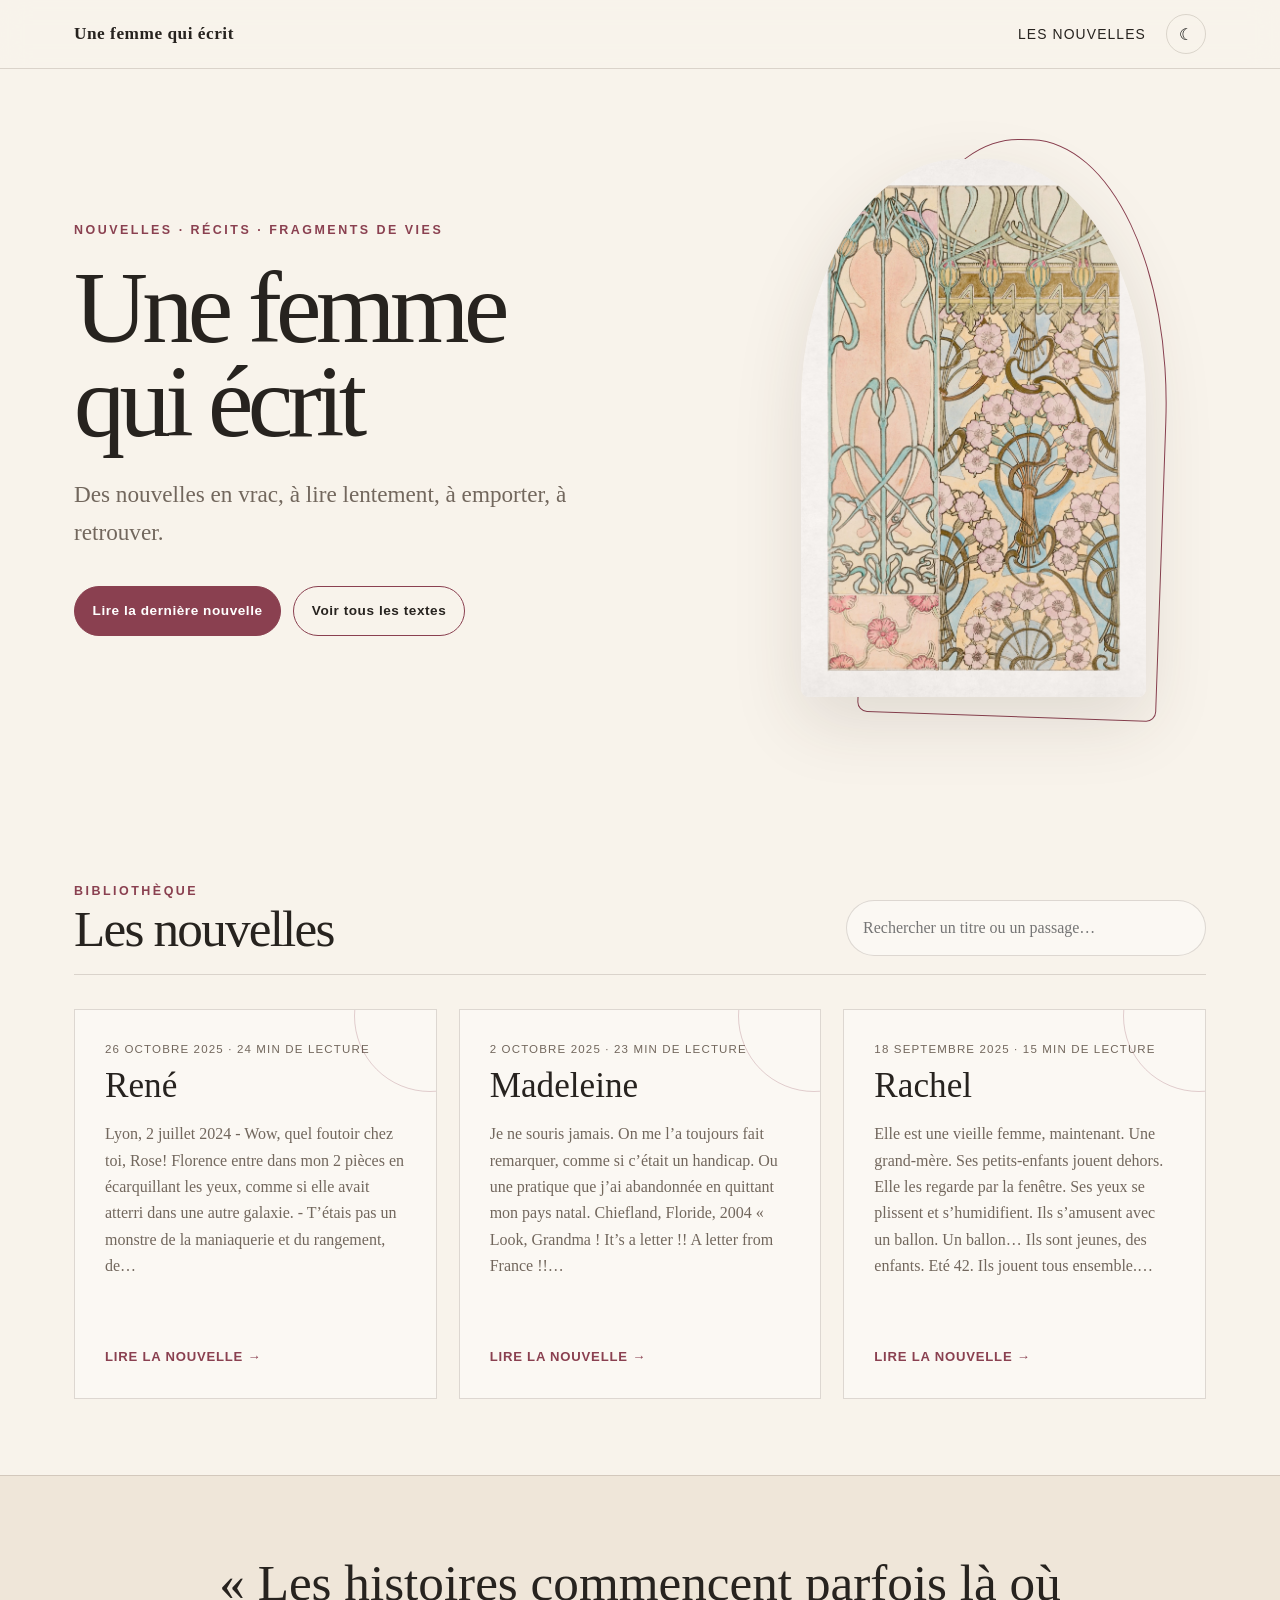
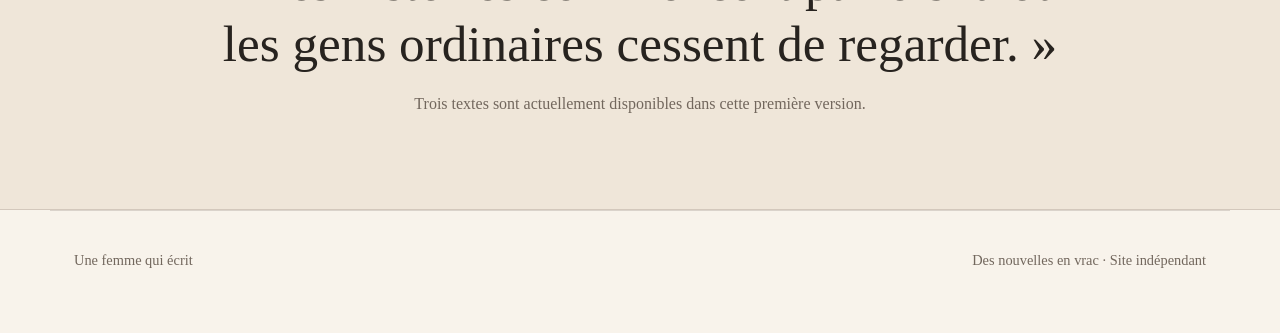
==== index.html @ f11ec799 "Add files via upload" ====
<!doctype html><html lang="fr"><head><meta charset="utf-8"><meta name="viewport" content="width=device-width,initial-scale=1"><meta name="description" content="Une femme qui écrit — Des nouvelles en vrac."><title>Une femme qui écrit</title><link rel="icon" href="assets/images/favicon.jpg"><link rel="stylesheet" href="assets/css/style.css"></head><body>
<a class="skip-link" href="#contenu">Aller au contenu</a>
<header class="site-header"><div class="header-inner">
<a class="brand" href="index.html">Une femme qui écrit</a>
<nav class="nav" aria-label="Navigation principale"><a href="index.html#nouvelles">Les nouvelles</a><button class="icon-btn" type="button" data-theme aria-label="Activer le mode sombre">☾</button></nav>
</div></header>
<main id="contenu">
<section class="hero"><div><div class="eyebrow">Nouvelles · récits · fragments de vies</div><h1>Une femme<br>qui écrit</h1><p class="tagline">Des nouvelles en vrac, à lire lentement, à emporter, à retrouver.</p><div class="hero-actions"><a class="button primary" href="nouvelles/rene.html">Lire la dernière nouvelle</a><a class="button secondary" href="#nouvelles">Voir tous les textes</a></div></div><figure class="hero-art"><img src="assets/images/motif-art-nouveau.jpg" alt="Motif floral Art nouveau aux tons roses, bleus et dorés"></figure></section>
<section class="section" id="nouvelles"><div class="section-head"><div><div class="eyebrow">Bibliothèque</div><h2>Les nouvelles</h2></div><input class="search" data-search type="search" placeholder="Rechercher un titre ou un passage…" aria-label="Rechercher une nouvelle"></div><div class="story-grid"><article class="story-card" data-story>
      <div class="story-meta">26 octobre 2025 · 24 min de lecture</div>
      <h3>René</h3>
      <p>Lyon, 2 juillet 2024 - Wow, quel foutoir chez toi, Rose! Florence entre dans mon 2 pièces en écarquillant les yeux, comme si elle avait atterri dans une autre galaxie. - T’étais pas un monstre de la maniaquerie et du rangement, de…</p>
      <a class="story-link" href="nouvelles/rene.html" aria-label="Lire René">Lire la nouvelle</a>
    </article><article class="story-card" data-story>
      <div class="story-meta">2 octobre 2025 · 23 min de lecture</div>
      <h3>Madeleine</h3>
      <p>Je ne souris jamais. On me l’a toujours fait remarquer, comme si c’était un handicap. Ou une pratique que j’ai abandonnée en quittant mon pays natal. Chiefland, Floride, 2004 « Look, Grandma ! It’s a letter !! A letter from France !!…</p>
      <a class="story-link" href="nouvelles/madeleine.html" aria-label="Lire Madeleine">Lire la nouvelle</a>
    </article><article class="story-card" data-story>
      <div class="story-meta">18 septembre 2025 · 15 min de lecture</div>
      <h3>Rachel</h3>
      <p>Elle est une vieille femme, maintenant. Une grand-mère. Ses petits-enfants jouent dehors. Elle les regarde par la fenêtre. Ses yeux se plissent et s’humidifient. Ils s’amusent avec un ballon. Un ballon… Ils sont jeunes, des enfants. Eté 42. Ils jouent tous ensemble.…</p>
      <a class="story-link" href="nouvelles/rachel.html" aria-label="Lire Rachel">Lire la nouvelle</a>
    </article></div><p class="empty">Aucune nouvelle ne correspond à cette recherche.</p></section>
<section class="manifesto"><div class="manifesto-inner"><blockquote>« Les histoires commencent parfois là où les gens ordinaires cessent de regarder. »</blockquote><p>Trois textes sont actuellement disponibles dans cette première version.</p></div></section>
</main><footer class="site-footer"><span>Une femme qui écrit</span><span>Des nouvelles en vrac · Site indépendant</span></footer><script src="assets/js/main.js"></script></body></html>
---- assets/css/style.css ----
:root {
  --paper:#f8f3eb; --paper-2:#efe6d9; --ink:#27231f; --muted:#72675d;
  --accent:#8a4050; --accent-dark:#642d3a; --sage:#76908b; --line:rgba(74,58,46,.17);
  --shadow:0 24px 70px rgba(65,48,36,.13); --max:1180px; --reading:720px;
}
*{box-sizing:border-box}
html{scroll-behavior:smooth}
body{margin:0;background:var(--paper);color:var(--ink);font-family:Georgia,'Times New Roman',serif;line-height:1.65;text-rendering:optimizeLegibility}
a{color:inherit}
img{max-width:100%;display:block}
.skip-link{position:absolute;left:-9999px;top:0}.skip-link:focus{left:1rem;top:1rem;background:white;padding:.7rem 1rem;z-index:9999}
.site-header{position:sticky;top:0;z-index:30;background:rgba(248,243,235,.92);backdrop-filter:blur(14px);border-bottom:1px solid var(--line)}
.header-inner{max-width:var(--max);margin:auto;min-height:68px;padding:0 24px;display:flex;align-items:center;justify-content:space-between;gap:24px}
.brand{text-decoration:none;font-size:1.08rem;letter-spacing:.03em;font-weight:700}
.nav{display:flex;align-items:center;gap:20px;font-family:Arial,sans-serif;font-size:.87rem;letter-spacing:.08em;text-transform:uppercase}
.nav a{text-decoration:none}.nav a:hover,.nav a:focus{color:var(--accent)}
.icon-btn{border:1px solid var(--line);background:transparent;border-radius:999px;width:40px;height:40px;cursor:pointer;font-size:1rem}
.hero{max-width:var(--max);margin:0 auto;padding:54px 24px 72px;display:grid;grid-template-columns:minmax(0,1.05fr) minmax(280px,.75fr);gap:64px;align-items:center}
.eyebrow{font-family:Arial,sans-serif;font-size:.78rem;letter-spacing:.2em;text-transform:uppercase;color:var(--accent);font-weight:700}
h1{font-size:clamp(3rem,8vw,7.2rem);line-height:.92;letter-spacing:-.055em;margin:.2em 0 .25em;font-weight:500}
.hero .tagline{font-size:clamp(1.1rem,2vw,1.45rem);max-width:560px;color:var(--muted);margin:0 0 34px}
.hero-actions{display:flex;gap:12px;flex-wrap:wrap}
.button{display:inline-flex;align-items:center;justify-content:center;padding:.82rem 1.1rem;border-radius:999px;text-decoration:none;font-family:Arial,sans-serif;font-size:.85rem;font-weight:700;letter-spacing:.04em;border:1px solid var(--accent);transition:.2s}
.button.primary{background:var(--accent);color:white}.button.primary:hover{background:var(--accent-dark)}
.button.secondary:hover{background:white}
.hero-art{position:relative;padding:20px 20px 20px 0}
.hero-art:before{content:"";position:absolute;inset:0 0 0 18%;border:1px solid var(--accent);border-radius:48% 48% 10px 10px;transform:rotate(2deg)}
.hero-art img{position:relative;z-index:1;width:100%;max-height:660px;object-fit:cover;object-position:center;border-radius:46% 46% 8px 8px;box-shadow:var(--shadow)}
.section{max-width:var(--max);margin:auto;padding:76px 24px}
.section-head{display:flex;justify-content:space-between;align-items:end;gap:24px;margin-bottom:34px;border-bottom:1px solid var(--line);padding-bottom:18px}
.section h2{font-size:clamp(2rem,4vw,3.5rem);line-height:1.05;margin:0;font-weight:500;letter-spacing:-.035em}
.section-kicker{margin:0;color:var(--muted);max-width:540px}
.search{width:min(360px,100%);border:1px solid var(--line);background:rgba(255,255,255,.42);padding:.85rem 1rem;border-radius:999px;font:inherit;outline:none}.search:focus{border-color:var(--accent)}
.story-grid{display:grid;grid-template-columns:repeat(3,1fr);gap:22px}
.story-card{min-height:390px;padding:30px;border:1px solid var(--line);background:rgba(255,255,255,.38);display:flex;flex-direction:column;position:relative;overflow:hidden;transition:.25s}
.story-card:before{content:"";position:absolute;width:150px;height:150px;border:1px solid rgba(138,64,80,.24);border-radius:50%;right:-70px;top:-70px}
.story-card:hover{transform:translateY(-5px);box-shadow:0 18px 50px rgba(55,38,27,.10);background:rgba(255,255,255,.7)}
.story-meta{font-family:Arial,sans-serif;text-transform:uppercase;letter-spacing:.1em;color:var(--muted);font-size:.72rem}
.story-card h3{font-size:2.2rem;line-height:1.05;margin:.6rem 0 1rem;font-weight:500}.story-card p{color:var(--muted);margin:0 0 25px}
.story-link{margin-top:auto;font-family:Arial,sans-serif;font-weight:700;font-size:.82rem;letter-spacing:.06em;text-transform:uppercase;text-decoration:none;color:var(--accent)}
.story-link:after{content:"  →"}
.manifesto{background:var(--paper-2);border-top:1px solid var(--line);border-bottom:1px solid var(--line)}
.manifesto-inner{max-width:900px;margin:auto;text-align:center;padding:76px 24px}.manifesto blockquote{font-size:clamp(1.8rem,4vw,3.4rem);line-height:1.2;margin:0;font-weight:400}.manifesto p{color:var(--muted)}
.site-footer{max-width:var(--max);margin:auto;padding:38px 24px 60px;display:flex;justify-content:space-between;gap:20px;color:var(--muted);font-size:.9rem;border-top:1px solid var(--line)}
/* Story pages */
.reading-progress{position:fixed;z-index:80;top:0;left:0;height:3px;background:var(--accent);width:0}
.story-hero{max-width:900px;margin:0 auto;padding:78px 24px 40px;text-align:center}.back-link{font-family:Arial,sans-serif;text-transform:uppercase;letter-spacing:.1em;font-size:.75rem;color:var(--accent);text-decoration:none}
.story-hero h1{font-size:clamp(3.7rem,10vw,7.4rem);margin:.25em 0 .12em}.story-hero .story-meta{font-size:.78rem}
.reading-tools{position:sticky;top:84px;margin-left:calc(50% + 390px);width:54px;height:0;z-index:20}.tool-stack{display:flex;flex-direction:column;gap:9px}.tool-stack button{width:44px;height:44px;border-radius:50%;border:1px solid var(--line);background:rgba(248,243,235,.95);cursor:pointer;font-family:Arial,sans-serif;font-weight:700}.tool-stack button:hover{border-color:var(--accent)}
.story-content{max-width:var(--reading);margin:0 auto;padding:10px 24px 90px;font-size:1.16rem;line-height:1.88}.story-content p{margin:0 0 1.45em}.story-content p:has(> strong:only-child),.story-content p:has(> u:only-child){margin-top:2.4em;text-align:center;letter-spacing:.03em}.story-content em{color:#51483f}
.story-nav{max-width:920px;margin:auto;border-top:1px solid var(--line);padding:30px 24px 80px;display:grid;grid-template-columns:1fr 1fr;gap:22px}.story-nav a{text-decoration:none;border:1px solid var(--line);padding:20px;background:rgba(255,255,255,.35)}.story-nav small{display:block;color:var(--muted);font-family:Arial,sans-serif;text-transform:uppercase;letter-spacing:.08em}.story-nav strong{font-size:1.4rem;font-weight:500}.story-nav .next{text-align:right}
body.dark{--paper:#211f1d;--paper-2:#2a2724;--ink:#f2ebe1;--muted:#c0b4a7;--line:rgba(255,255,255,.14);--shadow:0 24px 70px rgba(0,0,0,.35)}
body.dark .site-header{background:rgba(33,31,29,.91)}body.dark .story-card,body.dark .search,body.dark .story-nav a{background:rgba(255,255,255,.03)}body.dark .tool-stack button{background:rgba(33,31,29,.95);color:var(--ink)}
.empty{display:none;color:var(--muted);padding:20px 0}
@media(max-width:900px){.hero{grid-template-columns:1fr;gap:35px}.hero-art{max-width:620px}.story-grid{grid-template-columns:1fr 1fr}.reading-tools{position:static;width:auto;height:auto;margin:0 auto;max-width:var(--reading);padding:0 24px}.tool-stack{flex-direction:row;justify-content:flex-end}}
@media(max-width:650px){.header-inner{padding:0 16px}.nav a{display:none}.hero,.section{padding-left:18px;padding-right:18px}.hero{padding-top:36px}.story-grid{grid-template-columns:1fr}.section-head{align-items:stretch;flex-direction:column}.story-card{min-height:auto}.site-footer{flex-direction:column}.story-nav{grid-template-columns:1fr}.story-nav .next{text-align:left}.story-content{font-size:1.08rem}.hero-art{padding:10px 10px 10px 0}}
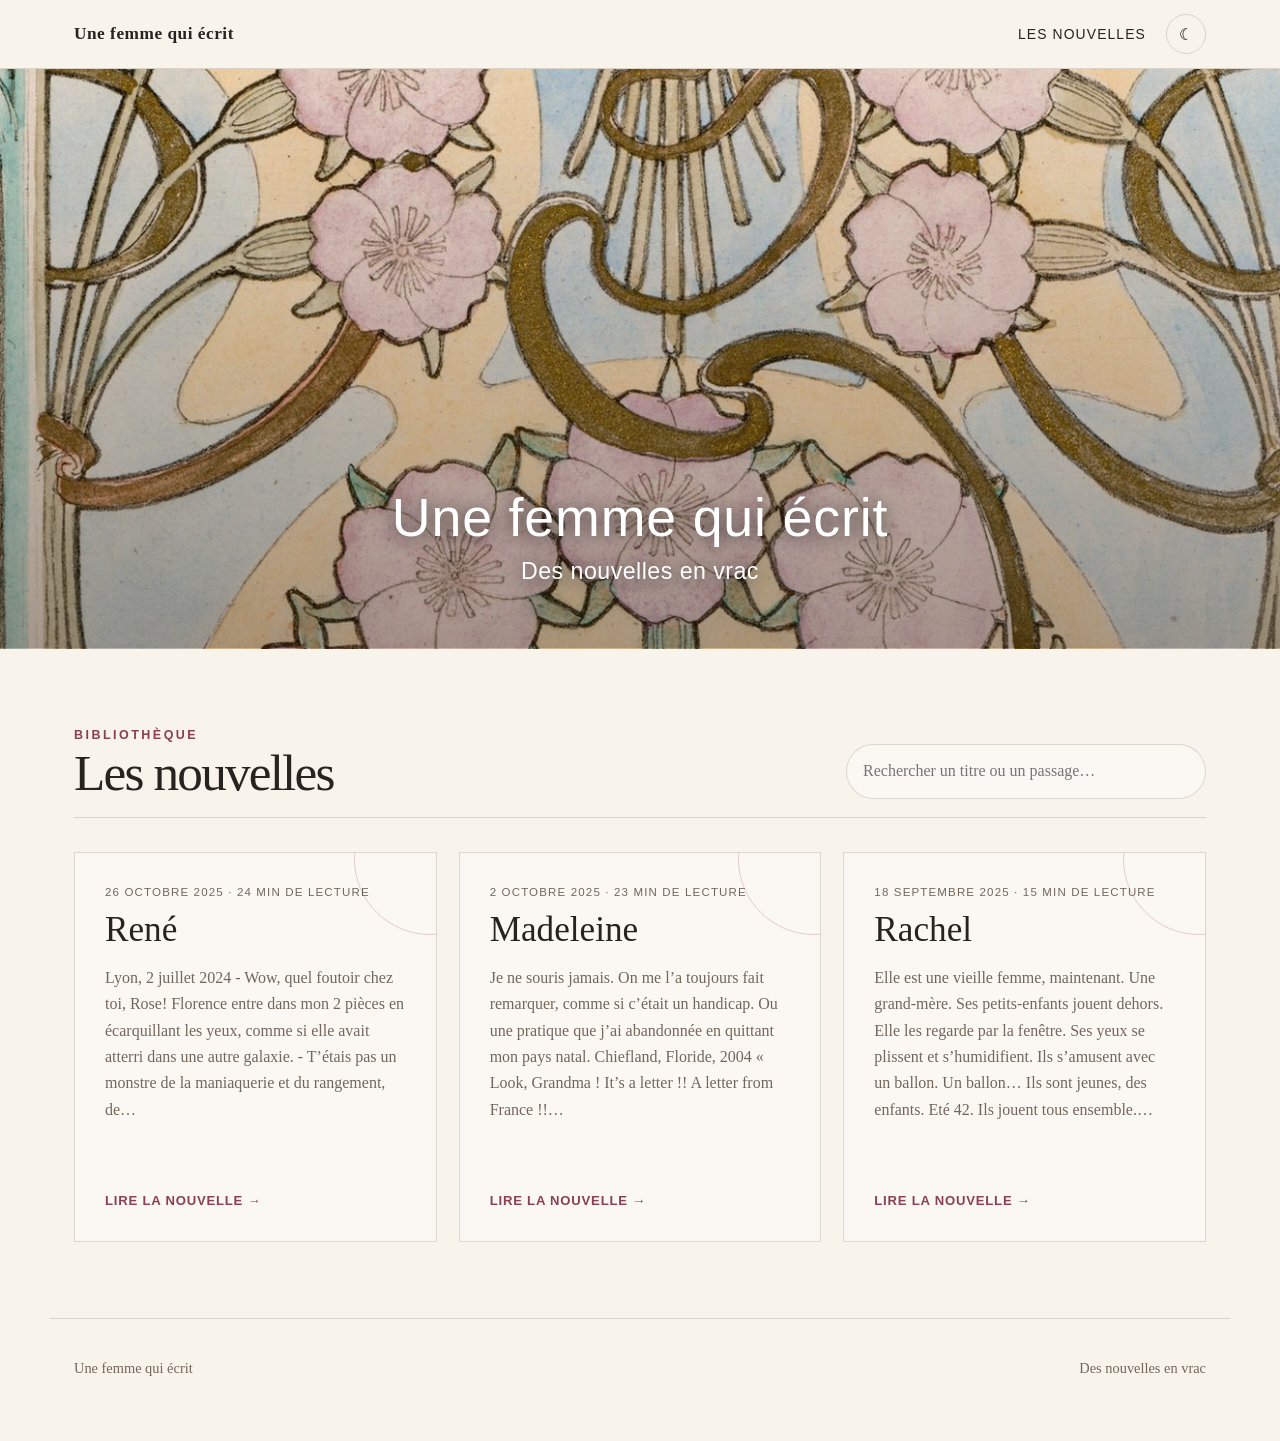
==== commit 9151c774: "Add files via upload" ====
--- a/index.html
+++ b/index.html
@@ -5,7 +5,12 @@
 <nav class="nav" aria-label="Navigation principale"><a href="index.html#nouvelles">Les nouvelles</a><button class="icon-btn" type="button" data-theme aria-label="Activer le mode sombre">☾</button></nav>
 </div></header>
 <main id="contenu">
-<section class="hero"><div><div class="eyebrow">Nouvelles · récits · fragments de vies</div><h1>Une femme<br>qui écrit</h1><p class="tagline">Des nouvelles en vrac, à lire lentement, à emporter, à retrouver.</p><div class="hero-actions"><a class="button primary" href="nouvelles/rene.html">Lire la dernière nouvelle</a><a class="button secondary" href="#nouvelles">Voir tous les textes</a></div></div><figure class="hero-art"><img src="assets/images/motif-art-nouveau.jpg" alt="Motif floral Art nouveau aux tons roses, bleus et dorés"></figure></section>
+<section class="hero-banner" aria-labelledby="titre-site">
+  <div class="hero-banner-text">
+    <h1 id="titre-site">Une femme qui écrit</h1>
+    <p>Des nouvelles en vrac</p>
+  </div>
+</section>
 <section class="section" id="nouvelles"><div class="section-head"><div><div class="eyebrow">Bibliothèque</div><h2>Les nouvelles</h2></div><input class="search" data-search type="search" placeholder="Rechercher un titre ou un passage…" aria-label="Rechercher une nouvelle"></div><div class="story-grid"><article class="story-card" data-story>
       <div class="story-meta">26 octobre 2025 · 24 min de lecture</div>
       <h3>René</h3>
@@ -22,5 +27,5 @@
       <p>Elle est une vieille femme, maintenant. Une grand-mère. Ses petits-enfants jouent dehors. Elle les regarde par la fenêtre. Ses yeux se plissent et s’humidifient. Ils s’amusent avec un ballon. Un ballon… Ils sont jeunes, des enfants. Eté 42. Ils jouent tous ensemble.…</p>
       <a class="story-link" href="nouvelles/rachel.html" aria-label="Lire Rachel">Lire la nouvelle</a>
     </article></div><p class="empty">Aucune nouvelle ne correspond à cette recherche.</p></section>
-<section class="manifesto"><div class="manifesto-inner"><blockquote>« Les histoires commencent parfois là où les gens ordinaires cessent de regarder. »</blockquote><p>Trois textes sont actuellement disponibles dans cette première version.</p></div></section>
-</main><footer class="site-footer"><span>Une femme qui écrit</span><span>Des nouvelles en vrac · Site indépendant</span></footer><script src="assets/js/main.js"></script></body></html>+
+</main><footer class="site-footer"><span>Une femme qui écrit</span><span>Des nouvelles en vrac</span></footer><script src="assets/js/main.js"></script></body></html>
--- a/assets/css/style.css
+++ b/assets/css/style.css
@@ -16,6 +16,10 @@
 .nav{display:flex;align-items:center;gap:20px;font-family:Arial,sans-serif;font-size:.87rem;letter-spacing:.08em;text-transform:uppercase}
 .nav a{text-decoration:none}.nav a:hover,.nav a:focus{color:var(--accent)}
 .icon-btn{border:1px solid var(--line);background:transparent;border-radius:999px;width:40px;height:40px;cursor:pointer;font-size:1rem}
+.hero-banner{position:relative;min-height:580px;display:flex;align-items:flex-end;justify-content:center;padding:64px 24px 58px;background-image:linear-gradient(to bottom,rgba(20,16,13,.03),rgba(20,16,13,.33)),url("../images/bandeau-wordpress.jpg");background-size:cover;background-position:center 15%;border-bottom:1px solid var(--line)}
+.hero-banner-text{text-align:center;color:#fff;text-shadow:0 2px 18px rgba(0,0,0,.65)}
+.hero-banner h1{margin:0;font-family:Arial,Helvetica,sans-serif;font-size:clamp(2.2rem,4.2vw,3.7rem);font-weight:400;line-height:1.08;letter-spacing:.015em}
+.hero-banner p{margin:.35rem 0 0;font-family:Arial,Helvetica,sans-serif;font-size:clamp(1.05rem,2vw,1.45rem);letter-spacing:.02em}
 .hero{max-width:var(--max);margin:0 auto;padding:54px 24px 72px;display:grid;grid-template-columns:minmax(0,1.05fr) minmax(280px,.75fr);gap:64px;align-items:center}
 .eyebrow{font-family:Arial,sans-serif;font-size:.78rem;letter-spacing:.2em;text-transform:uppercase;color:var(--accent);font-weight:700}
 h1{font-size:clamp(3rem,8vw,7.2rem);line-height:.92;letter-spacing:-.055em;margin:.2em 0 .25em;font-weight:500}
@@ -54,4 +58,4 @@
 body.dark .site-header{background:rgba(33,31,29,.91)}body.dark .story-card,body.dark .search,body.dark .story-nav a{background:rgba(255,255,255,.03)}body.dark .tool-stack button{background:rgba(33,31,29,.95);color:var(--ink)}
 .empty{display:none;color:var(--muted);padding:20px 0}
 @media(max-width:900px){.hero{grid-template-columns:1fr;gap:35px}.hero-art{max-width:620px}.story-grid{grid-template-columns:1fr 1fr}.reading-tools{position:static;width:auto;height:auto;margin:0 auto;max-width:var(--reading);padding:0 24px}.tool-stack{flex-direction:row;justify-content:flex-end}}
-@media(max-width:650px){.header-inner{padding:0 16px}.nav a{display:none}.hero,.section{padding-left:18px;padding-right:18px}.hero{padding-top:36px}.story-grid{grid-template-columns:1fr}.section-head{align-items:stretch;flex-direction:column}.story-card{min-height:auto}.site-footer{flex-direction:column}.story-nav{grid-template-columns:1fr}.story-nav .next{text-align:left}.story-content{font-size:1.08rem}.hero-art{padding:10px 10px 10px 0}}
+@media(max-width:650px){.header-inner{padding:0 16px}.nav a{display:none}.hero-banner{min-height:430px;padding:48px 18px 42px;background-position:center 12%}.hero,.section{padding-left:18px;padding-right:18px}.hero{padding-top:36px}.story-grid{grid-template-columns:1fr}.section-head{align-items:stretch;flex-direction:column}.story-card{min-height:auto}.site-footer{flex-direction:column}.story-nav{grid-template-columns:1fr}.story-nav .next{text-align:left}.story-content{font-size:1.08rem}.hero-art{padding:10px 10px 10px 0}}
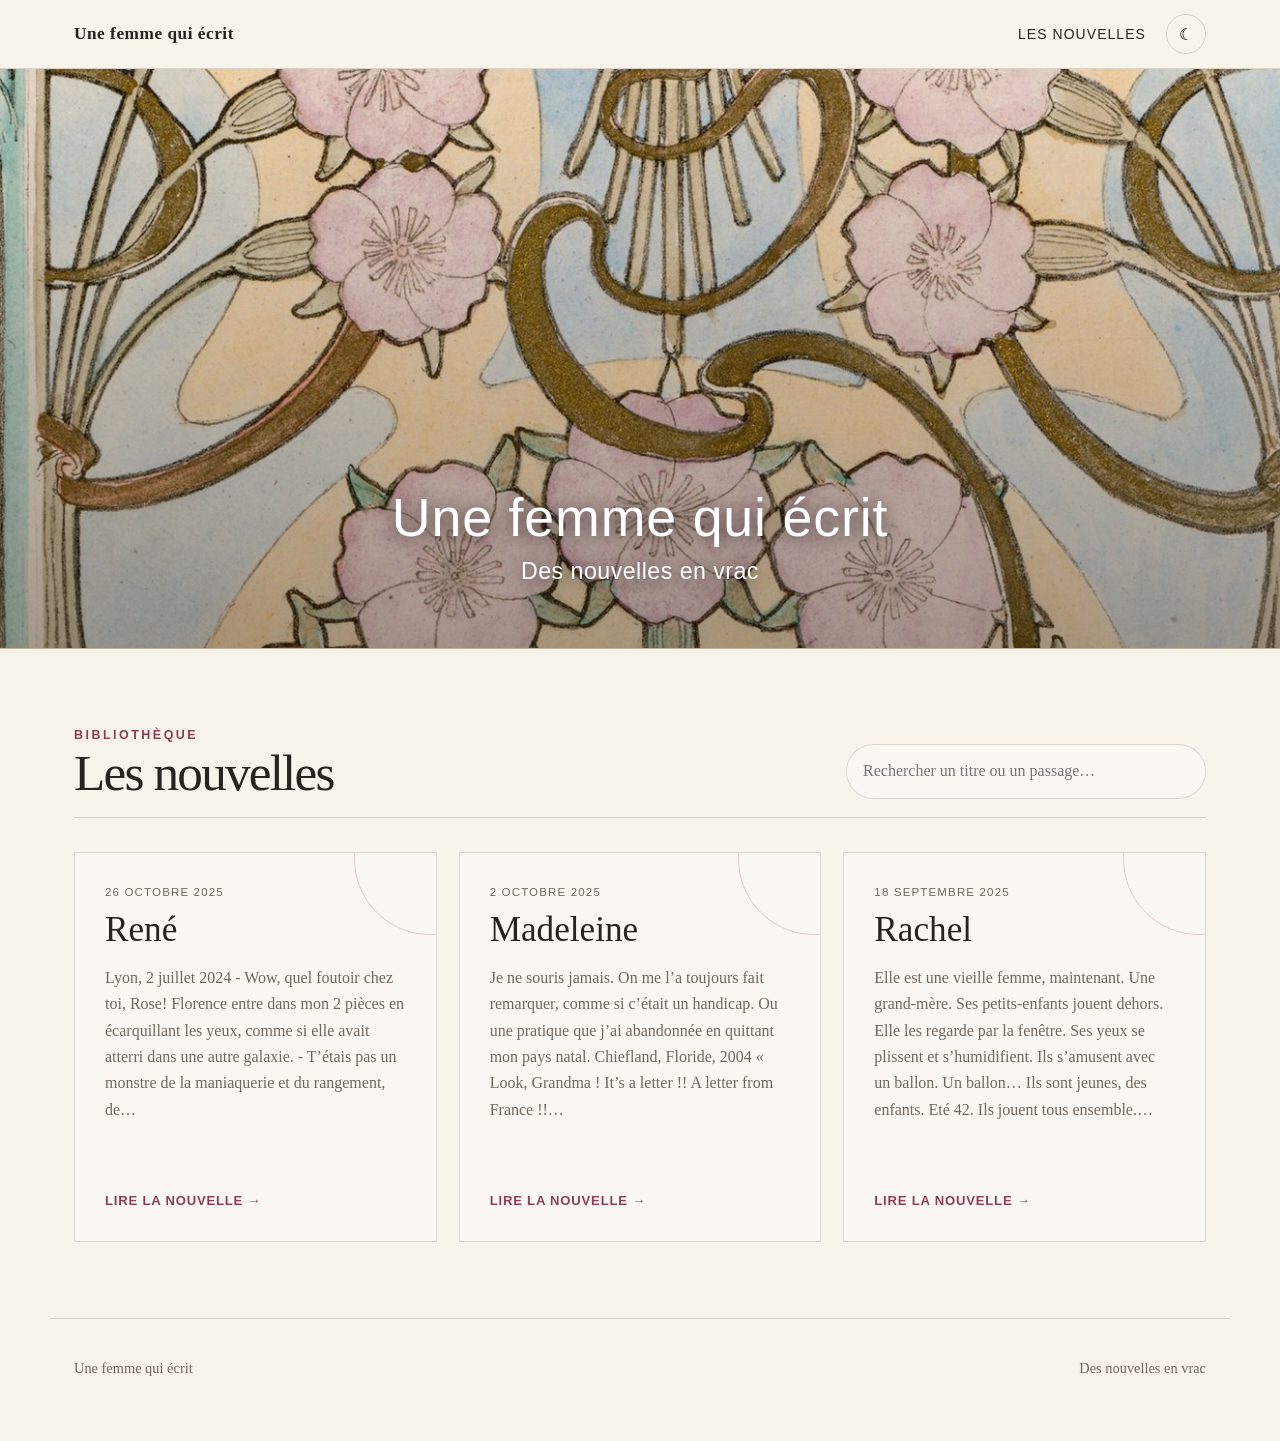
==== commit 823677cb: "Add files via upload" ====
--- a/index.html
+++ b/index.html
@@ -6,23 +6,25 @@
 </div></header>
 <main id="contenu">
 <section class="hero-banner" aria-labelledby="titre-site">
+  <img class="hero-banner-image" src="bandeau-wordpress.jpg" alt="Motif floral Art nouveau du bandeau Une femme qui écrit">
+  <div class="hero-banner-overlay" aria-hidden="true"></div>
   <div class="hero-banner-text">
     <h1 id="titre-site">Une femme qui écrit</h1>
     <p>Des nouvelles en vrac</p>
   </div>
 </section>
 <section class="section" id="nouvelles"><div class="section-head"><div><div class="eyebrow">Bibliothèque</div><h2>Les nouvelles</h2></div><input class="search" data-search type="search" placeholder="Rechercher un titre ou un passage…" aria-label="Rechercher une nouvelle"></div><div class="story-grid"><article class="story-card" data-story>
-      <div class="story-meta">26 octobre 2025 · 24 min de lecture</div>
+      <div class="story-meta">26 octobre 2025</div>
       <h3>René</h3>
       <p>Lyon, 2 juillet 2024 - Wow, quel foutoir chez toi, Rose! Florence entre dans mon 2 pièces en écarquillant les yeux, comme si elle avait atterri dans une autre galaxie. - T’étais pas un monstre de la maniaquerie et du rangement, de…</p>
       <a class="story-link" href="nouvelles/rene.html" aria-label="Lire René">Lire la nouvelle</a>
     </article><article class="story-card" data-story>
-      <div class="story-meta">2 octobre 2025 · 23 min de lecture</div>
+      <div class="story-meta">2 octobre 2025</div>
       <h3>Madeleine</h3>
       <p>Je ne souris jamais. On me l’a toujours fait remarquer, comme si c’était un handicap. Ou une pratique que j’ai abandonnée en quittant mon pays natal. Chiefland, Floride, 2004 « Look, Grandma ! It’s a letter !! A letter from France !!…</p>
       <a class="story-link" href="nouvelles/madeleine.html" aria-label="Lire Madeleine">Lire la nouvelle</a>
     </article><article class="story-card" data-story>
-      <div class="story-meta">18 septembre 2025 · 15 min de lecture</div>
+      <div class="story-meta">18 septembre 2025</div>
       <h3>Rachel</h3>
       <p>Elle est une vieille femme, maintenant. Une grand-mère. Ses petits-enfants jouent dehors. Elle les regarde par la fenêtre. Ses yeux se plissent et s’humidifient. Ils s’amusent avec un ballon. Un ballon… Ils sont jeunes, des enfants. Eté 42. Ils jouent tous ensemble.…</p>
       <a class="story-link" href="nouvelles/rachel.html" aria-label="Lire Rachel">Lire la nouvelle</a>
--- a/assets/css/style.css
+++ b/assets/css/style.css
@@ -16,8 +16,10 @@
 .nav{display:flex;align-items:center;gap:20px;font-family:Arial,sans-serif;font-size:.87rem;letter-spacing:.08em;text-transform:uppercase}
 .nav a{text-decoration:none}.nav a:hover,.nav a:focus{color:var(--accent)}
 .icon-btn{border:1px solid var(--line);background:transparent;border-radius:999px;width:40px;height:40px;cursor:pointer;font-size:1rem}
-.hero-banner{position:relative;min-height:580px;display:flex;align-items:flex-end;justify-content:center;padding:64px 24px 58px;background-image:linear-gradient(to bottom,rgba(20,16,13,.03),rgba(20,16,13,.33)),url("../images/bandeau-wordpress.jpg");background-size:cover;background-position:center 15%;border-bottom:1px solid var(--line)}
-.hero-banner-text{text-align:center;color:#fff;text-shadow:0 2px 18px rgba(0,0,0,.65)}
+.hero-banner{position:relative;min-height:580px;display:flex;align-items:flex-end;justify-content:center;padding:64px 24px 58px;overflow:hidden;border-bottom:1px solid var(--line);background:#d8cbb9}
+.hero-banner-image{position:absolute;inset:0;width:100%;height:100%;object-fit:cover;object-position:center 15%;display:block}
+.hero-banner-overlay{position:absolute;inset:0;background:linear-gradient(to bottom,rgba(20,16,13,.03),rgba(20,16,13,.33))}
+.hero-banner-text{position:relative;z-index:2;text-align:center;color:#fff;text-shadow:0 2px 18px rgba(0,0,0,.65)}
 .hero-banner h1{margin:0;font-family:Arial,Helvetica,sans-serif;font-size:clamp(2.2rem,4.2vw,3.7rem);font-weight:400;line-height:1.08;letter-spacing:.015em}
 .hero-banner p{margin:.35rem 0 0;font-family:Arial,Helvetica,sans-serif;font-size:clamp(1.05rem,2vw,1.45rem);letter-spacing:.02em}
 .hero{max-width:var(--max);margin:0 auto;padding:54px 24px 72px;display:grid;grid-template-columns:minmax(0,1.05fr) minmax(280px,.75fr);gap:64px;align-items:center}
@@ -58,4 +60,4 @@
 body.dark .site-header{background:rgba(33,31,29,.91)}body.dark .story-card,body.dark .search,body.dark .story-nav a{background:rgba(255,255,255,.03)}body.dark .tool-stack button{background:rgba(33,31,29,.95);color:var(--ink)}
 .empty{display:none;color:var(--muted);padding:20px 0}
 @media(max-width:900px){.hero{grid-template-columns:1fr;gap:35px}.hero-art{max-width:620px}.story-grid{grid-template-columns:1fr 1fr}.reading-tools{position:static;width:auto;height:auto;margin:0 auto;max-width:var(--reading);padding:0 24px}.tool-stack{flex-direction:row;justify-content:flex-end}}
-@media(max-width:650px){.header-inner{padding:0 16px}.nav a{display:none}.hero-banner{min-height:430px;padding:48px 18px 42px;background-position:center 12%}.hero,.section{padding-left:18px;padding-right:18px}.hero{padding-top:36px}.story-grid{grid-template-columns:1fr}.section-head{align-items:stretch;flex-direction:column}.story-card{min-height:auto}.site-footer{flex-direction:column}.story-nav{grid-template-columns:1fr}.story-nav .next{text-align:left}.story-content{font-size:1.08rem}.hero-art{padding:10px 10px 10px 0}}
+@media(max-width:650px){.header-inner{padding:0 16px}.nav a{display:none}.hero-banner{min-height:430px;padding:48px 18px 42px}.hero-banner-image{object-position:center 12%}.hero,.section{padding-left:18px;padding-right:18px}.hero{padding-top:36px}.story-grid{grid-template-columns:1fr}.section-head{align-items:stretch;flex-direction:column}.story-card{min-height:auto}.site-footer{flex-direction:column}.story-nav{grid-template-columns:1fr}.story-nav .next{text-align:left}.story-content{font-size:1.08rem}.hero-art{padding:10px 10px 10px 0}}
